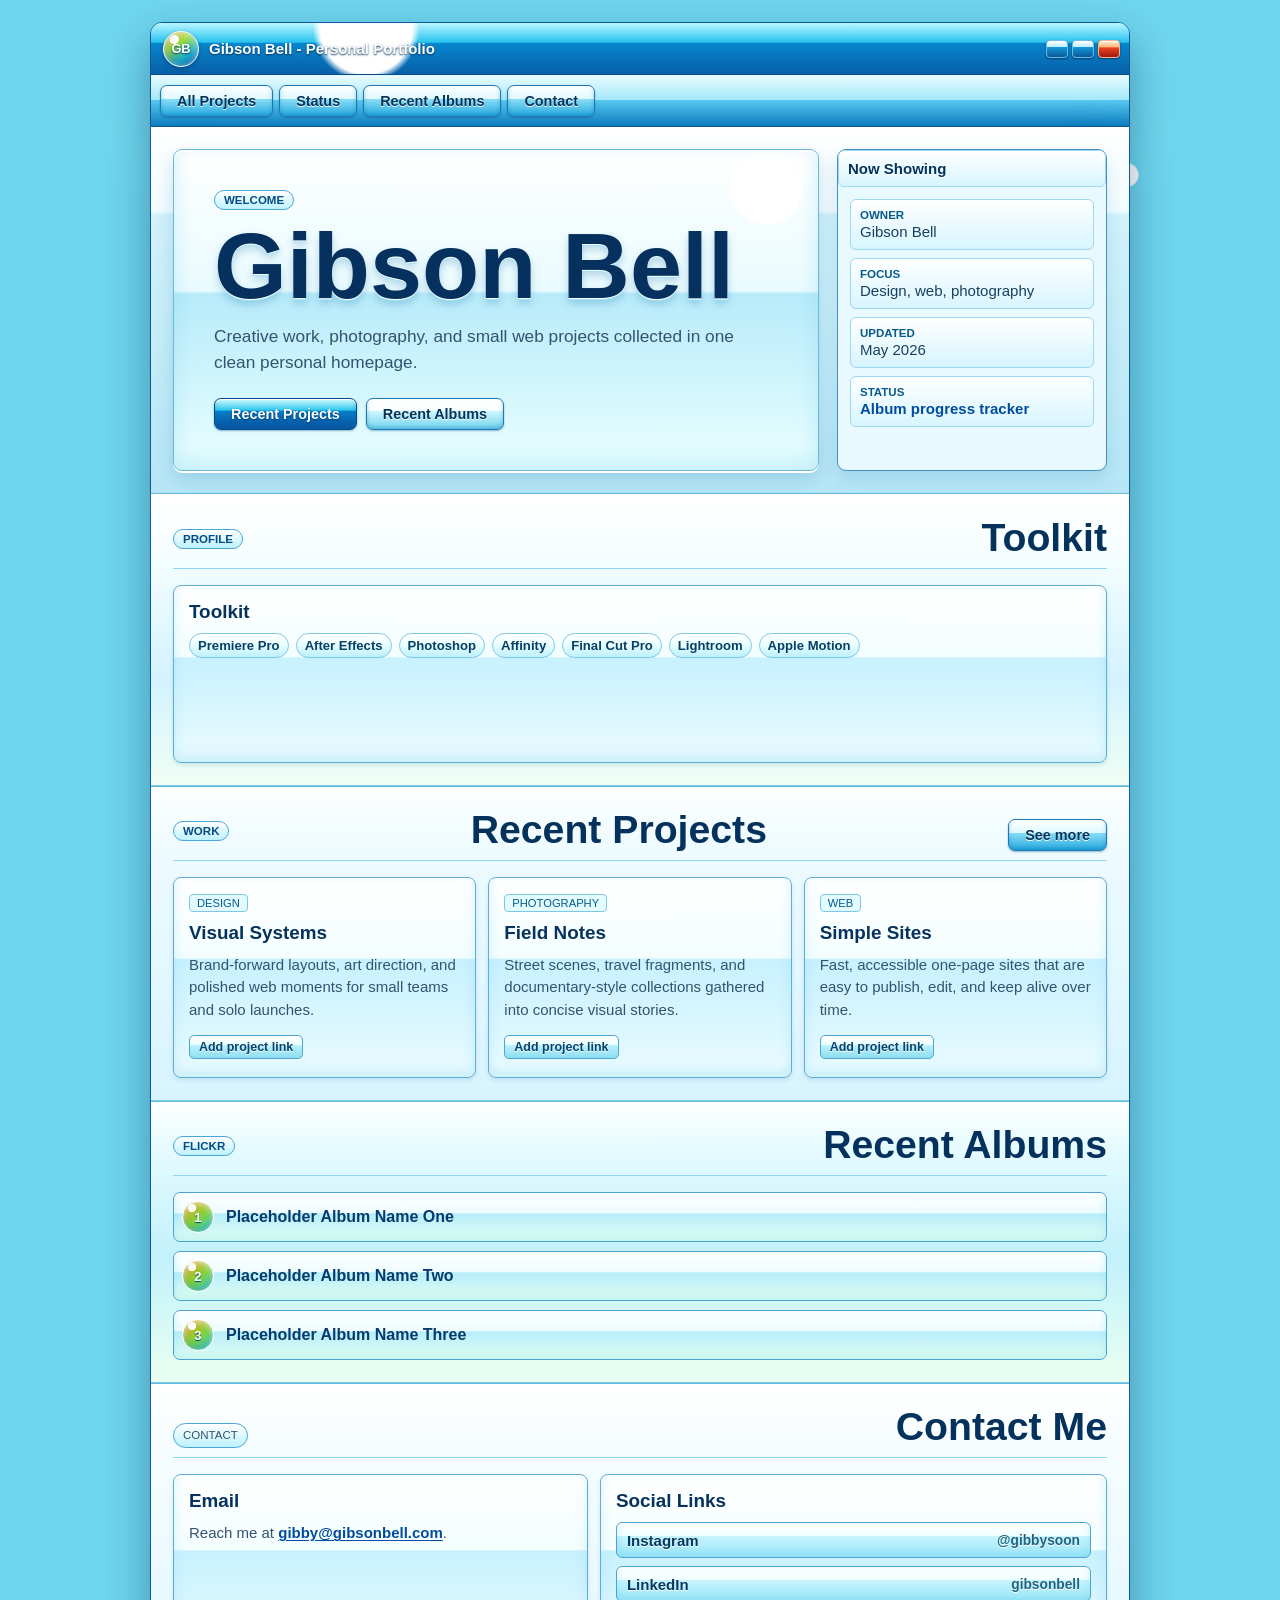
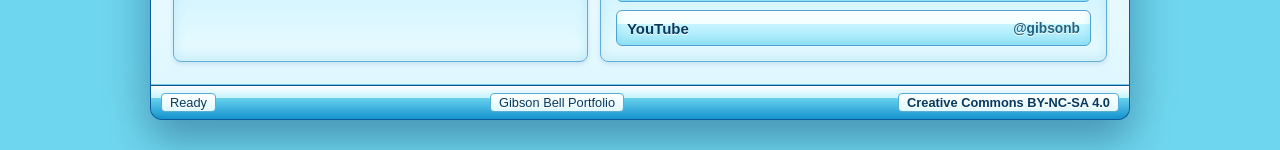
==== index.html @ 78cae74f "Add files via upload" ====
<!doctype html>
<html lang="en">
  <head>
    <meta charset="utf-8" />
    <meta name="viewport" content="width=device-width, initial-scale=1" />
    <title>Gibson Bell | Portfolio</title>
    <meta
      name="description"
      content="A one-page portfolio for Gibson Bell featuring projects, contact information, and recent Flickr albums."
    />
    <link rel="preload" as="image" href="assets/aero-field.png" />
    <link rel="stylesheet" href="styles.css" />
  </head>
  <body>
    <div class="desktop" id="top">
      <header class="window-frame">
        <div class="title-bar">
          <a class="brand" href="#top" aria-label="Gibson Bell home">
            <span class="brand-orb">GB</span>
            <span>Gibson Bell - Personal Portfolio</span>
          </a>
          <div class="window-controls" aria-hidden="true">
            <span></span>
            <span></span>
            <span></span>
          </div>
        </div>

        <nav class="site-nav" aria-label="Portfolio navigation">
          <a href="projects.html">All Projects</a>
          <a href="status.html">Status</a>
          <a href="#flickr">Recent Albums</a>
          <a href="#contact">Contact</a>
        </nav>
      </header>

      <main class="content-window">
        <section class="hero" aria-labelledby="hero-title">
          <div class="hero-copy">
            <p class="eyebrow">Welcome</p>
            <h1 id="hero-title">Gibson Bell</h1>
            <p class="intro">
              Creative work, photography, and small web projects collected in
              one clean personal homepage.
            </p>
            <div class="hero-actions" aria-label="Primary links">
              <a class="button primary" href="#work">Recent Projects</a>
              <a class="button secondary" href="#flickr">Recent Albums</a>
            </div>
          </div>
          <aside class="quick-panel" aria-label="Site summary">
            <div class="panel-title">Now Showing</div>
            <dl>
              <div>
                <dt>Owner</dt>
                <dd>Gibson Bell</dd>
              </div>
              <div>
                <dt>Focus</dt>
                <dd>Design, web, photography</dd>
              </div>
              <div>
                <dt>Updated</dt>
                <dd>May 2026</dd>
              </div>
              <div>
                <dt>Status</dt>
                <dd><a href="status.html">Album progress tracker</a></dd>
              </div>
            </dl>
          </aside>
        </section>

        <section class="pane about-pane reveal-on-scroll" id="about" aria-labelledby="about-title">
          <div class="section-heading">
            <p class="eyebrow">Profile</p>
            <h2 id="about-title">Toolkit</h2>
          </div>
          <div class="toolkit-grid">
            <article class="info-box toolkit-box">
              <h3>Toolkit</h3>
              <ul class="tag-list" aria-label="Portfolio skills">
                <li>Premiere Pro</li>
                <li>After Effects</li>
                <li>Photoshop</li>
                <li>Affinity</li>
                <li>Final Cut Pro</li>
                <li>Lightroom</li>
                <li>Apple Motion</li>
              </ul>
            </article>
          </div>
        </section>

        <section class="pane reveal-on-scroll" id="work" aria-labelledby="work-title">
          <div class="section-heading">
            <p class="eyebrow">Work</p>
            <h2 id="work-title">Recent Projects</h2>
            <a class="button heading-button" href="projects.html">See more</a>
          </div>
          <div class="project-grid">
            <a class="project-box" href="https://example.com/project-1">
              <p class="project-kicker">Design</p>
              <h3>Visual Systems</h3>
              <p>
                Brand-forward layouts, art direction, and polished web moments
                for small teams and solo launches.
              </p>
              <span class="project-link">Add project link</span>
            </a>
            <a class="project-box" href="https://example.com/project-2">
              <p class="project-kicker">Photography</p>
              <h3>Field Notes</h3>
              <p>
                Street scenes, travel fragments, and documentary-style
                collections gathered into concise visual stories.
              </p>
              <span class="project-link">Add project link</span>
            </a>
            <a class="project-box" href="https://example.com/project-3">
              <p class="project-kicker">Web</p>
              <h3>Simple Sites</h3>
              <p>
                Fast, accessible one-page sites that are easy to publish, edit,
                and keep alive over time.
              </p>
              <span class="project-link">Add project link</span>
            </a>
          </div>
        </section>

        <section class="pane flickr-pane reveal-on-scroll" id="flickr" aria-labelledby="flickr-title">
          <div class="section-heading">
            <p class="eyebrow">Flickr</p>
            <h2 id="flickr-title">Recent Albums</h2>
          </div>
          <ol class="album-list">
            <li>
              <a href="https://www.flickr.com/photos/gibsonbell/albums/PLACEHOLDER-ALBUM-1">
                Placeholder Album Name One
              </a>
            </li>
            <li>
              <a href="https://www.flickr.com/photos/gibsonbell/albums/PLACEHOLDER-ALBUM-2">
                Placeholder Album Name Two
              </a>
            </li>
            <li>
              <a href="https://www.flickr.com/photos/gibsonbell/albums/PLACEHOLDER-ALBUM-3">
                Placeholder Album Name Three
              </a>
            </li>
          </ol>
        </section>

        <section class="pane contact-pane reveal-on-scroll" id="contact" aria-labelledby="contact-title">
          <div class="section-heading">
            <p class="eyebrow">Contact</p>
            <h2 id="contact-title">Contact Me</h2>
          </div>
          <div class="contact-grid">
            <article class="info-box">
              <h3>Email</h3>
              <p>
                Reach me at
                <a href="mailto:gibby@gibsonbell.com">gibby@gibsonbell.com</a>.
              </p>
            </article>
            <article class="info-box">
              <h3>Social Links</h3>
              <ul class="social-links">
                <li>
                  <a href="https://www.instagram.com/gibbysoon/">Instagram <span>@gibbysoon</span></a>
                </li>
                <li>
                  <a href="https://www.linkedin.com/in/gibsonbell/">LinkedIn <span>gibsonbell</span></a>
                </li>
                <li>
                  <a href="https://www.youtube.com/@gibsonb">YouTube <span>@gibsonb</span></a>
                </li>
              </ul>
            </article>
          </div>
        </section>
      </main>

      <footer class="status-bar">
        <span>Ready</span>
        <span>Gibson Bell Portfolio</span>
        <span>
          <a rel="license" href="https://creativecommons.org/licenses/by-nc-sa/4.0/">
            Creative Commons BY-NC-SA 4.0
          </a>
        </span>
      </footer>
    </div>
    <script src="script.js"></script>
  </body>
</html>
---- styles.css ----
:root {
  --ink: #062247;
  --muted: #33536f;
  --deep-blue: #07528f;
  --blue: #0c85cf;
  --aqua: #2dd2ec;
  --green: #84d233;
  --orange: #ff9b26;
  --cream: #f8feff;
  --pane: #eaf8ff;
  --pane-dark: #b9e7f8;
  --line: #4aa5d2;
  --shadow: rgba(0, 31, 74, 0.38);
  --max-width: 980px;
  --font-ui: "Segoe UI", Calibri, Tahoma, Verdana, Geneva, sans-serif;
  --font-heading: "Segoe UI Semibold", "Segoe UI", Calibri, Candara, Tahoma, sans-serif;
  --font-display: "Segoe UI Light", "Segoe UI", Calibri, Candara, Corbel, sans-serif;
}

* {
  box-sizing: border-box;
}

html {
  scroll-behavior: smooth;
}

body {
  min-height: 100vh;
  margin: 0;
  color: var(--ink);
  font-family: var(--font-ui);
  font-size: 15px;
  -webkit-font-smoothing: subpixel-antialiased;
  text-rendering: optimizeLegibility;
  background:
    radial-gradient(circle at 88% 10%, #ffffff 0 0.7rem, transparent 0.8rem),
    radial-gradient(circle at 84% 14%, #ffffff 0 0.35rem, transparent 0.42rem),
    url("assets/aero-field.png") center top / cover fixed no-repeat,
    #6ed6ee;
}

a {
  color: #004c9d;
  font-weight: 700;
  text-underline-offset: 2px;
}

a:focus-visible {
  outline: 2px solid #ff9900;
  outline-offset: 3px;
}

.desktop {
  width: min(calc(100% - 28px), var(--max-width));
  margin: 22px auto 30px;
  animation: vistaBoot 620ms cubic-bezier(0.16, 1, 0.3, 1) both;
  transform-origin: top center;
}

.window-frame,
.content-window,
.status-bar {
  border: 1px solid #0c5a99;
  box-shadow:
    0 18px 42px var(--shadow),
    inset 0 1px 0 #ffffff;
}

.window-frame {
  overflow: hidden;
  border-radius: 12px 12px 0 0;
  background:
    linear-gradient(180deg, #ffffff 0%, #92def5 12%, #1197db 48%, #0759a4 49%, #0b72bf 100%);
}

.title-bar {
  position: relative;
  display: flex;
  align-items: center;
  justify-content: space-between;
  min-height: 52px;
  padding: 7px 9px 7px 12px;
  color: #ffffff;
  font-family: var(--font-heading);
  text-shadow: 0 1px 2px #00345f;
  background:
    radial-gradient(circle at 22% 10%, #ffffff 0 6%, transparent 7%),
    linear-gradient(180deg, #b9f6ff 0%, #27c3ef 38%, #0787ce 39%, #075fa8 100%);
  border-bottom: 1px solid #064a88;
  overflow: hidden;
}

.title-bar::after {
  position: absolute;
  inset: 0;
  content: "";
  pointer-events: none;
  background:
    linear-gradient(105deg, transparent 0%, transparent 34%, #ffffff66 46%, transparent 58%, transparent 100%);
  transform: translateX(-115%);
  animation: chromeSweep 8s ease-in-out 900ms infinite;
}

.brand {
  position: relative;
  z-index: 1;
  display: inline-flex;
  align-items: center;
  gap: 10px;
  min-width: 0;
  max-width: calc(100% - 88px);
  color: #ffffff;
  font-family: var(--font-heading);
  font-weight: 700;
  text-decoration: none;
}

.brand > span:last-child {
  min-width: 0;
  overflow-wrap: anywhere;
}

.brand-orb {
  display: grid;
  width: 36px;
  height: 36px;
  place-items: center;
  flex: 0 0 auto;
  border: 1px solid #ffffff;
  border-radius: 50%;
  color: #ffffff;
  font-family: var(--font-heading);
  font-size: 0.8rem;
  font-weight: 800;
  background:
    radial-gradient(circle at 30% 22%, #ffffff 0 12%, #ffffff00 14%),
    linear-gradient(145deg, #ffb241 0%, #93d92e 38%, #14bce2 70%, #075aa5 100%);
  box-shadow:
    inset 0 2px 8px #ffffffaa,
    inset 0 -5px 10px #004b7a88,
    0 2px 4px #00365e77;
  animation: orbPulse 4.8s ease-in-out 1.2s infinite;
}

.window-controls {
  position: relative;
  z-index: 1;
  display: flex;
  gap: 4px;
  flex: 0 0 auto;
}

.window-controls span {
  width: 22px;
  height: 18px;
  border: 1px solid #6fbde4;
  border-radius: 4px;
  background:
    linear-gradient(180deg, #ffffff 0%, #bcecff 38%, #1698d7 39%, #075899 100%);
  box-shadow:
    inset 0 1px 0 #ffffff,
    0 1px 2px #003e6e;
}

.window-controls span:nth-child(3) {
  border-color: #ffb287;
  background:
    linear-gradient(180deg, #fff1df 0%, #ffb26f 40%, #e54823 41%, #a5170b 100%);
}

.site-nav {
  display: flex;
  flex-wrap: wrap;
  gap: 6px;
  padding: 9px;
  background:
    linear-gradient(180deg, #e8fbff 0%, #a4e9fb 48%, #56c8ef 49%, #0e83c5 100%);
  border-top: 1px solid #dffaff;
}

.site-nav a,
.button {
  position: relative;
  display: inline-flex;
  align-items: center;
  justify-content: center;
  min-height: 32px;
  padding: 0 16px;
  border: 1px solid #1d78b5;
  border-radius: 7px;
  color: #04335c;
  font-family: var(--font-heading);
  font-size: 0.9rem;
  font-weight: 700;
  text-decoration: none;
  text-shadow: 0 1px 0 #ffffff;
  background:
    linear-gradient(180deg, #ffffff 0%, #dff9ff 42%, #8bdef6 43%, #25a9df 100%);
  box-shadow:
    inset 0 1px 0 #ffffff,
    inset 0 -2px 4px #0b74ad55,
    0 1px 2px #07558d66;
  overflow: hidden;
}

.site-nav a::after,
.button::after,
.project-link::after,
.social-links a::after,
.album-list a::after {
  position: absolute;
  inset: 0;
  content: "";
  pointer-events: none;
  background:
    linear-gradient(110deg, transparent 0%, transparent 28%, #ffffff88 45%, transparent 62%, transparent 100%);
  transform: translateX(-125%);
  transition: transform 520ms ease;
}

.site-nav a:hover,
.button:hover {
  color: #001d3a;
  background:
    linear-gradient(180deg, #ffffff 0%, #eaffff 40%, #9df0ff 41%, #37bfe8 100%);
}

.site-nav a:hover::after,
.button:hover::after,
.project-link:hover::after,
.social-links a:hover::after,
.album-list a:hover::after {
  transform: translateX(125%);
}

.content-window {
  overflow: hidden;
  border-top: 0;
  background: #f4fdff;
}

.hero {
  display: grid;
  grid-template-columns: minmax(0, 1fr) 270px;
  gap: 18px;
  padding: 22px;
  background:
    linear-gradient(180deg, #ffffff 0%, #f2fcff 23%, #d2f2fb 24%, #b6e6f6 100%);
  border-bottom: 1px solid #61b8d8;
}

.hero-copy {
  min-height: 270px;
  padding: clamp(22px, 5vw, 40px);
  border: 1px solid #6cb8dd;
  border-radius: 9px;
  background:
    radial-gradient(circle at 92% 12%, #ffffff 0 2.2rem, #ffffff00 2.3rem),
    linear-gradient(180deg, #ffffff 0%, #e9fbff 44%, #b7ebfa 45%, #eaffff 100%);
  box-shadow:
    inset 0 2px 0 #ffffff,
    inset 0 -8px 20px #72c9e955,
    0 2px 0 #ffffff,
    0 8px 18px #07689d30;
  animation: paneBuild 640ms ease-out 140ms both;
}

.eyebrow {
  display: inline-block;
  margin: 0 0 10px;
  padding: 3px 9px;
  border: 1px solid #4aa7d7;
  border-radius: 999px;
  color: #024b84;
  font-family: var(--font-heading);
  font-size: 0.72rem;
  font-weight: 800;
  text-transform: uppercase;
  background: linear-gradient(180deg, #ffffff 0%, #bdf2ff 100%);
}

h1,
h2,
h3,
p {
  margin-top: 0;
}

h1 {
  margin-bottom: 12px;
  color: #06315f;
  font-family: var(--font-heading);
  font-size: clamp(3.25rem, 9vw, 5.85rem);
  font-weight: 600;
  line-height: 0.98;
  text-shadow:
    0 1px 0 #ffffff,
    0 2px 0 #9ee5f9,
    0 5px 8px #08639d44;
}

h2 {
  margin-bottom: 0;
  color: #05325c;
  font-family: var(--font-heading);
  font-size: clamp(1.6rem, 4vw, 2.45rem);
  font-weight: 600;
  line-height: 1.08;
}

h3 {
  margin-bottom: 10px;
  color: #07325d;
  font-family: var(--font-heading);
  font-size: 1.18rem;
  font-weight: 600;
}

.intro {
  max-width: 37rem;
  margin-bottom: 22px;
  color: var(--muted);
  font-family: var(--font-ui);
  font-size: 1.08rem;
  line-height: 1.5;
}

.hero-actions {
  display: flex;
  flex-wrap: wrap;
  gap: 9px;
}

.button.primary {
  color: #ffffff;
  text-shadow: 0 1px 2px #003c6d;
  border-color: #004b89;
  background:
    linear-gradient(180deg, #d7fbff 0%, #28c6ee 38%, #087fca 39%, #064f9a 100%);
}

.button.secondary {
  background:
    linear-gradient(180deg, #ffffff 0%, #f9ffff 38%, #d2f7ff 39%, #72d5ee 100%);
}

.quick-panel {
  align-self: stretch;
  overflow: hidden;
  border: 1px solid #438fc1;
  border-radius: 9px;
  background: #e8f9ff;
  box-shadow:
    inset 0 1px 0 #ffffff,
    0 8px 18px #07689d24;
  animation: paneBuild 640ms ease-out 240ms both;
}

.panel-title {
  padding: 9px 12px;
  color: #05325c;
  font-family: var(--font-heading);
  font-weight: 800;
  text-shadow: 0 1px 0 #ffffff;
  background:
    linear-gradient(180deg, #ffffff 0%, #dffbff 42%, #94e6fb 43%, #58c6eb 100%);
  border-bottom: 1px solid #52a8cf;
}

.quick-panel dl {
  display: grid;
  gap: 8px;
  margin: 0;
  padding: 12px;
}

.quick-panel div {
  padding: 9px;
  border: 1px solid #9ed7ef;
  border-radius: 6px;
  background: linear-gradient(180deg, #ffffff 0%, #d7f5ff 100%);
}

.quick-panel dt {
  color: #075a8b;
  font-family: var(--font-heading);
  font-size: 0.72rem;
  font-weight: 800;
  text-transform: uppercase;
}

.quick-panel dd {
  margin: 2px 0 0;
  color: #193f5f;
}

.quick-panel dd a {
  color: #004c9d;
  text-decoration: none;
}

.quick-panel dd a:hover {
  text-decoration: underline;
}

.pane {
  padding: 22px;
  background:
    linear-gradient(180deg, #ffffff 0%, #effbff 17%, #d7f4ff 100%);
  border-top: 1px solid #ffffff;
  border-bottom: 1px solid #7cc9e7;
}

.has-js .reveal-on-scroll {
  opacity: 0;
  transform: translateY(18px) scale(0.992);
  transition:
    opacity 520ms ease,
    transform 640ms cubic-bezier(0.16, 1, 0.3, 1);
}

.has-js .reveal-on-scroll.is-visible {
  opacity: 1;
  transform: translateY(0) scale(1);
}

.pane + .pane {
  border-top-color: #64badd;
}

.section-heading {
  display: flex;
  align-items: end;
  justify-content: space-between;
  gap: 14px;
  margin-bottom: 16px;
  padding-bottom: 9px;
  border-bottom: 1px solid #8ed7f0;
}

.heading-button {
  flex: 0 0 auto;
}

.project-grid,
.toolkit-grid,
.contact-grid,
.catalog-grid,
.status-grid {
  display: grid;
  grid-template-columns: repeat(3, minmax(0, 1fr));
  gap: 12px;
}

.toolkit-grid,
.contact-grid {
  grid-template-columns: repeat(2, minmax(0, 1fr));
}

.toolkit-grid {
  grid-template-columns: 1fr;
}

.toolkit-grid .info-box {
  grid-column: 1 / -1;
}

.project-box,
.info-box,
.project-card,
.shoot-card {
  min-height: 178px;
  padding: 15px;
  border: 1px solid #62add5;
  border-radius: 8px;
  color: var(--ink);
  text-decoration: none;
  background:
    linear-gradient(180deg, #ffffff 0%, #f4feff 40%, #c8f1ff 41%, #e9fbff 100%);
  box-shadow:
    inset 0 1px 0 #ffffff,
    inset 0 -5px 12px #69c8ea44,
    0 2px 4px #075b9622;
}

.project-box:hover,
.info-box:hover,
.project-card:hover,
.shoot-card:hover {
  background:
    linear-gradient(180deg, #ffffff 0%, #f8ffff 39%, #d5f8ff 40%, #f0fff6 100%);
}

.project-box p,
.info-box p,
.project-card p,
.shoot-card p,
.contact-pane p {
  font-weight: 400;
}

.project-box p:last-of-type,
.info-box p:last-child,
.project-card p:last-of-type,
.shoot-card p:last-of-type,
.contact-pane p {
  margin-bottom: 0;
  color: var(--muted);
  line-height: 1.48;
}

.project-kicker {
  display: inline-block;
  margin-bottom: 10px;
  padding: 2px 7px;
  border: 1px solid #7ec8e6;
  border-radius: 4px;
  color: #035c8d;
  font-family: var(--font-heading);
  font-size: 0.7rem;
  font-weight: 800;
  text-transform: uppercase;
  background: #e3fbff;
}

.project-link {
  position: relative;
  overflow: hidden;
  display: inline-block;
  margin-top: 14px;
  padding: 4px 9px;
  border: 1px solid #4fa3d0;
  border-radius: 5px;
  color: #06426f;
  font-family: var(--font-heading);
  font-size: 0.78rem;
  font-weight: 700;
  text-shadow: 0 1px 0 #ffffff;
  background:
    linear-gradient(180deg, #ffffff 0%, #eaffff 40%, #bdf1ff 41%, #8cdfef 100%);
  box-shadow: inset 0 1px 0 #ffffff;
}

.projects-hero .hero-copy {
  min-height: 235px;
}

.catalog-grid {
  grid-template-columns: repeat(2, minmax(0, 1fr));
}

.project-card {
  display: flex;
  flex-direction: column;
}

.project-card-actions {
  display: flex;
  flex-wrap: wrap;
  gap: 8px;
  margin-top: auto;
  padding-top: 16px;
}

.project-more {
  cursor: pointer;
}

.status-hero .hero-copy {
  min-height: 235px;
}

.status-hero {
  grid-template-columns: 1fr;
}

.status-pane {
  background:
    linear-gradient(180deg, #ffffff 0%, #e8fbff 18%, #cdeffa 62%, #effff4 100%);
}

.shoot-card {
  position: relative;
  overflow: hidden;
  display: flex;
  flex-direction: column;
}

.shoot-card::before {
  position: absolute;
  inset: 0;
  content: "";
  pointer-events: none;
  background:
    radial-gradient(circle at 92% 12%, #ffffff 0 1.7rem, #ffffff00 1.8rem);
}

.shoot-card-header {
  position: relative;
  z-index: 1;
  display: flex;
  align-items: flex-start;
  justify-content: space-between;
  gap: 10px;
  margin-bottom: 13px;
}

.shoot-card-header .project-kicker {
  margin-bottom: 0;
}

.shoot-card h3,
.shoot-card p,
.shoot-card .project-link,
.progress-meter {
  position: relative;
  z-index: 1;
}

.status-pill {
  flex: 0 0 auto;
  padding: 3px 8px;
  border: 1px solid #5aa6ca;
  border-radius: 999px;
  color: #06345c;
  font-family: var(--font-heading);
  font-size: 0.72rem;
  font-weight: 800;
  text-shadow: 0 1px 0 #ffffff;
  text-transform: uppercase;
  box-shadow:
    inset 0 1px 0 #ffffff,
    0 1px 2px #075b9622;
}

.status-editing {
  border-color: #dfa651;
  background:
    linear-gradient(180deg, #ffffff 0%, #fff6ce 42%, #ffc55c 43%, #f29b20 100%);
}

.status-selecting {
  border-color: #60afd2;
  background:
    linear-gradient(180deg, #ffffff 0%, #e5fbff 42%, #9be9fb 43%, #42bde6 100%);
}

.status-published {
  border-color: #6caf56;
  background:
    linear-gradient(180deg, #ffffff 0%, #eefbd8 42%, #9fe15a 43%, #62bf32 100%);
}

.progress-meter {
  height: 15px;
  margin: 14px 0 0;
  overflow: hidden;
  border: 1px solid #5ba6cf;
  border-radius: 999px;
  background:
    linear-gradient(180deg, #c2e8f6 0%, #ffffff 46%, #92d8ed 100%);
  box-shadow:
    inset 0 1px 3px #075b9655,
    0 1px 0 #ffffff;
}

.progress-meter span {
  display: block;
  height: 100%;
  border-right: 1px solid #ffffffaa;
  border-radius: inherit;
  background:
    linear-gradient(180deg, #ffffff 0%, #bffbff 22%, #23c1e7 45%, #087fc1 100%);
  box-shadow:
    inset 0 1px 0 #ffffff,
    inset 0 -3px 6px #075b9655;
}

.shoot-card[data-status="published"] .progress-meter span {
  background:
    linear-gradient(180deg, #ffffff 0%, #efffd2 22%, #9fe15a 45%, #43a620 100%);
}

.shoot-card[data-status="editing"] .progress-meter span {
  background:
    linear-gradient(180deg, #ffffff 0%, #fff0b9 22%, #ffc55c 45%, #e88119 100%);
}

.about-pane {
  background:
    linear-gradient(180deg, #ffffff 0%, #f7feff 18%, #d3f3ff 64%, #effff4 100%);
}

.tag-list,
.social-links {
  display: flex;
  flex-wrap: wrap;
  gap: 7px;
  margin: 0;
  padding: 0;
  list-style: none;
}

.tag-list li {
  max-width: 100%;
  padding: 4px 8px;
  border: 1px solid #7ec8e6;
  border-radius: 999px;
  color: #073f65;
  font-family: var(--font-heading);
  font-size: 0.82rem;
  font-weight: 700;
  background:
    linear-gradient(180deg, #ffffff 0%, #eaffff 45%, #bdf0ff 100%);
  box-shadow: inset 0 1px 0 #ffffff;
  animation: tagSettle 520ms ease-out both;
  overflow-wrap: anywhere;
}

.tag-list li:nth-child(2) {
  animation-delay: 45ms;
}

.tag-list li:nth-child(3) {
  animation-delay: 90ms;
}

.tag-list li:nth-child(4) {
  animation-delay: 135ms;
}

.tag-list li:nth-child(5) {
  animation-delay: 180ms;
}

.tag-list li:nth-child(6) {
  animation-delay: 225ms;
}

.tag-list li:nth-child(7) {
  animation-delay: 270ms;
}

.flickr-pane {
  background:
    linear-gradient(180deg, #ffffff 0%, #e6fbff 16%, #c2f1fb 55%, #eafff1 100%);
}

.album-list {
  display: grid;
  gap: 9px;
  margin: 0;
  padding: 0;
  list-style: none;
  counter-reset: album;
}

.album-list li {
  counter-increment: album;
}

.album-list a {
  position: relative;
  display: grid;
  grid-template-columns: 34px 1fr;
  gap: 10px;
  align-items: center;
  min-height: 48px;
  padding: 8px 12px 8px 8px;
  border: 1px solid #4fa3d0;
  border-radius: 7px;
  color: #063b6d;
  font-family: var(--font-heading);
  font-size: 1rem;
  text-decoration: none;
  background:
    linear-gradient(180deg, #ffffff 0%, #eefcff 42%, #b7edfb 43%, #e3fff1 100%);
  box-shadow:
    inset 0 1px 0 #ffffff,
    inset 0 -3px 8px #55c5e844;
  overflow: hidden;
}

.album-list a::before {
  display: grid;
  width: 30px;
  height: 30px;
  place-items: center;
  border: 1px solid #ffffff;
  border-radius: 50%;
  color: #ffffff;
  content: counter(album);
  font-family: var(--font-heading);
  font-size: 0.82rem;
  text-shadow: 0 1px 1px #00405f;
  background:
    radial-gradient(circle at 30% 20%, #ffffff 0 12%, #ffffff00 14%),
    linear-gradient(145deg, var(--orange) 0%, var(--green) 52%, var(--aqua) 100%);
  box-shadow:
    inset 0 2px 6px #ffffffaa,
    inset 0 -3px 6px #00677c66;
}

.album-list a:hover {
  color: #001f45;
  background:
    linear-gradient(180deg, #ffffff 0%, #faffff 38%, #cefbff 39%, #a7edff 100%);
}

.contact-pane {
  background:
    linear-gradient(180deg, #ffffff 0%, #f6fdff 22%, #dff7ff 100%);
}

.contact-grid {
  grid-template-columns: minmax(0, 0.9fr) minmax(0, 1.1fr);
}

.social-links {
  display: grid;
  gap: 8px;
}

.social-links a {
  position: relative;
  display: flex;
  align-items: center;
  justify-content: space-between;
  gap: 12px;
  min-height: 36px;
  padding: 6px 10px;
  border: 1px solid #4fa3d0;
  border-radius: 6px;
  color: #07395f;
  text-decoration: none;
  text-shadow: 0 1px 0 #ffffff;
  background:
    linear-gradient(180deg, #ffffff 0%, #f1ffff 38%, #c7f4ff 39%, #9be6f8 100%);
  box-shadow:
    inset 0 1px 0 #ffffff,
    inset 0 -3px 8px #55c5e844;
  overflow: hidden;
}

.social-links a:hover {
  background:
    linear-gradient(180deg, #ffffff 0%, #faffff 38%, #dcfbff 39%, #bcf0ff 100%);
}

.social-links span {
  color: #236381;
  font-size: 0.86rem;
  font-weight: 600;
}

.status-bar {
  display: flex;
  flex-wrap: wrap;
  justify-content: space-between;
  gap: 8px;
  min-height: 32px;
  padding: 7px 10px;
  border-top: 0;
  border-radius: 0 0 12px 12px;
  color: #07395f;
  font-family: var(--font-ui);
  font-size: 0.8rem;
  background:
    linear-gradient(180deg, #ffffff 0%, #c6f3ff 35%, #69d2ee 36%, #1592ce 100%);
  text-shadow: 0 1px 0 #ffffff;
}

.status-bar span {
  padding: 1px 8px;
  border: 1px solid #58add4;
  border-radius: 4px;
  background: linear-gradient(180deg, #ffffff 0%, #dff9ff 100%);
}

.status-bar a {
  color: #07395f;
  text-decoration: none;
}

.status-bar a:hover {
  text-decoration: underline;
}

.project-dialog {
  width: min(92vw, 640px);
  padding: 0;
  border: 0;
  color: var(--ink);
  background: transparent;
}

.project-dialog::backdrop {
  background:
    radial-gradient(circle at 50% 20%, #ffffff66, transparent 18rem),
    rgba(0, 45, 92, 0.42);
}

.project-dialog[open] {
  animation: dialogBuild 220ms cubic-bezier(0.16, 1, 0.3, 1) both;
}

.dialog-window {
  overflow: hidden;
  border: 1px solid #0c5a99;
  border-radius: 11px;
  background:
    linear-gradient(180deg, #ffffff 0%, #f4feff 18%, #c8f1ff 100%);
  box-shadow:
    0 24px 54px rgba(0, 31, 74, 0.46),
    inset 0 1px 0 #ffffff;
}

.dialog-title-bar {
  display: flex;
  align-items: center;
  justify-content: space-between;
  gap: 12px;
  min-height: 42px;
  padding: 8px 10px 8px 14px;
  color: #ffffff;
  font-family: var(--font-heading);
  text-shadow: 0 1px 2px #00345f;
  background:
    linear-gradient(180deg, #b9f6ff 0%, #27c3ef 38%, #0787ce 39%, #075fa8 100%);
  border-bottom: 1px solid #064a88;
}

.dialog-title-bar button {
  display: grid;
  width: 30px;
  height: 24px;
  place-items: center;
  border: 1px solid #ffb287;
  border-radius: 5px;
  color: #ffffff;
  font-family: var(--font-heading);
  font-weight: 800;
  line-height: 1;
  cursor: pointer;
  text-shadow: 0 1px 1px #6e1008;
  background:
    linear-gradient(180deg, #fff1df 0%, #ffb26f 40%, #e54823 41%, #a5170b 100%);
  box-shadow:
    inset 0 1px 0 #ffffff,
    0 1px 2px #003e6e;
}

.dialog-body {
  padding: 18px;
}

.dialog-body p {
  color: var(--muted);
  line-height: 1.5;
}

.project-meta {
  display: grid;
  gap: 9px;
  margin: 16px 0 0;
}

.project-meta div {
  display: grid;
  grid-template-columns: 92px minmax(0, 1fr);
  gap: 10px;
  padding: 8px;
  border: 1px solid #9ed7ef;
  border-radius: 6px;
  background: linear-gradient(180deg, #ffffff 0%, #d7f5ff 100%);
}

.project-meta dt {
  color: #075a8b;
  font-family: var(--font-heading);
  font-size: 0.72rem;
  font-weight: 800;
  text-transform: uppercase;
}

.project-meta dd {
  margin: 0;
  color: #193f5f;
}

@media (max-width: 780px) {
  .desktop {
    width: min(calc(100% - 18px), var(--max-width));
    margin-top: 10px;
  }

  .title-bar {
    align-items: center;
    gap: 7px;
  }

  .brand {
    max-width: calc(100% - 82px);
  }

  .window-controls {
    align-self: center;
  }

  .site-nav a,
  .button {
    flex: 1 1 130px;
  }

  .hero {
    grid-template-columns: 1fr;
    padding: 14px;
  }

  .hero-copy,
  .quick-panel {
    min-height: 0;
  }

  .project-grid,
  .catalog-grid,
  .status-grid {
    grid-template-columns: 1fr;
  }

  .toolkit-grid,
  .contact-grid {
    grid-template-columns: 1fr;
  }

  .toolkit-grid .info-box {
    grid-column: auto;
  }

  .section-heading {
    align-items: flex-start;
    flex-direction: column;
  }

  .heading-button {
    width: 100%;
  }
}

@media (max-width: 460px) {
  body {
    font-size: 14px;
  }

  .hero-copy,
  .pane {
    padding: 14px;
  }

  .site-nav a,
  .button {
    width: 100%;
  }

  .brand {
    align-items: flex-start;
    max-width: 100%;
  }

  .title-bar {
    align-items: flex-start;
    flex-direction: column;
  }

  .window-controls {
    align-self: flex-end;
  }

  .album-list a {
    grid-template-columns: 30px 1fr;
  }

  .social-links a {
    align-items: flex-start;
    flex-direction: column;
    gap: 2px;
  }

  .social-links span {
    text-align: left;
  }

  .project-card-actions {
    align-items: stretch;
    flex-direction: column;
  }

  .shoot-card-header {
    align-items: flex-start;
    flex-direction: column;
  }

  .project-card-actions .button,
  .project-card-actions .project-link {
    width: 100%;
    text-align: center;
  }

  .project-meta div {
    grid-template-columns: 1fr;
  }

  .status-bar {
    justify-content: flex-start;
  }
}

@media (prefers-reduced-motion: reduce) {
  *,
  *::before,
  *::after {
    animation: none !important;
    scroll-behavior: auto !important;
    transition: none !important;
  }

  .has-js .reveal-on-scroll {
    opacity: 1;
    transform: none;
  }
}

@keyframes vistaBoot {
  0% {
    opacity: 0;
    transform: translateY(-18px) scale(0.985);
    filter: saturate(1.18) brightness(1.08);
  }

  68% {
    opacity: 1;
    transform: translateY(2px) scale(1.002);
  }

  100% {
    opacity: 1;
    transform: translateY(0) scale(1);
    filter: none;
  }
}

@keyframes paneBuild {
  0% {
    opacity: 0;
    transform: translateY(10px);
  }

  100% {
    opacity: 1;
    transform: translateY(0);
  }
}

@keyframes chromeSweep {
  0%,
  58% {
    transform: translateX(-115%);
  }

  72%,
  100% {
    transform: translateX(115%);
  }
}

@keyframes orbPulse {
  0%,
  100% {
    filter: brightness(1);
  }

  50% {
    filter: brightness(1.14);
  }
}

@keyframes tagSettle {
  0% {
    opacity: 0;
    transform: translateY(6px);
  }

  100% {
    opacity: 1;
    transform: translateY(0);
  }
}

@keyframes dialogBuild {
  0% {
    opacity: 0;
    transform: translateY(12px) scale(0.985);
  }

  100% {
    opacity: 1;
    transform: translateY(0) scale(1);
  }
}
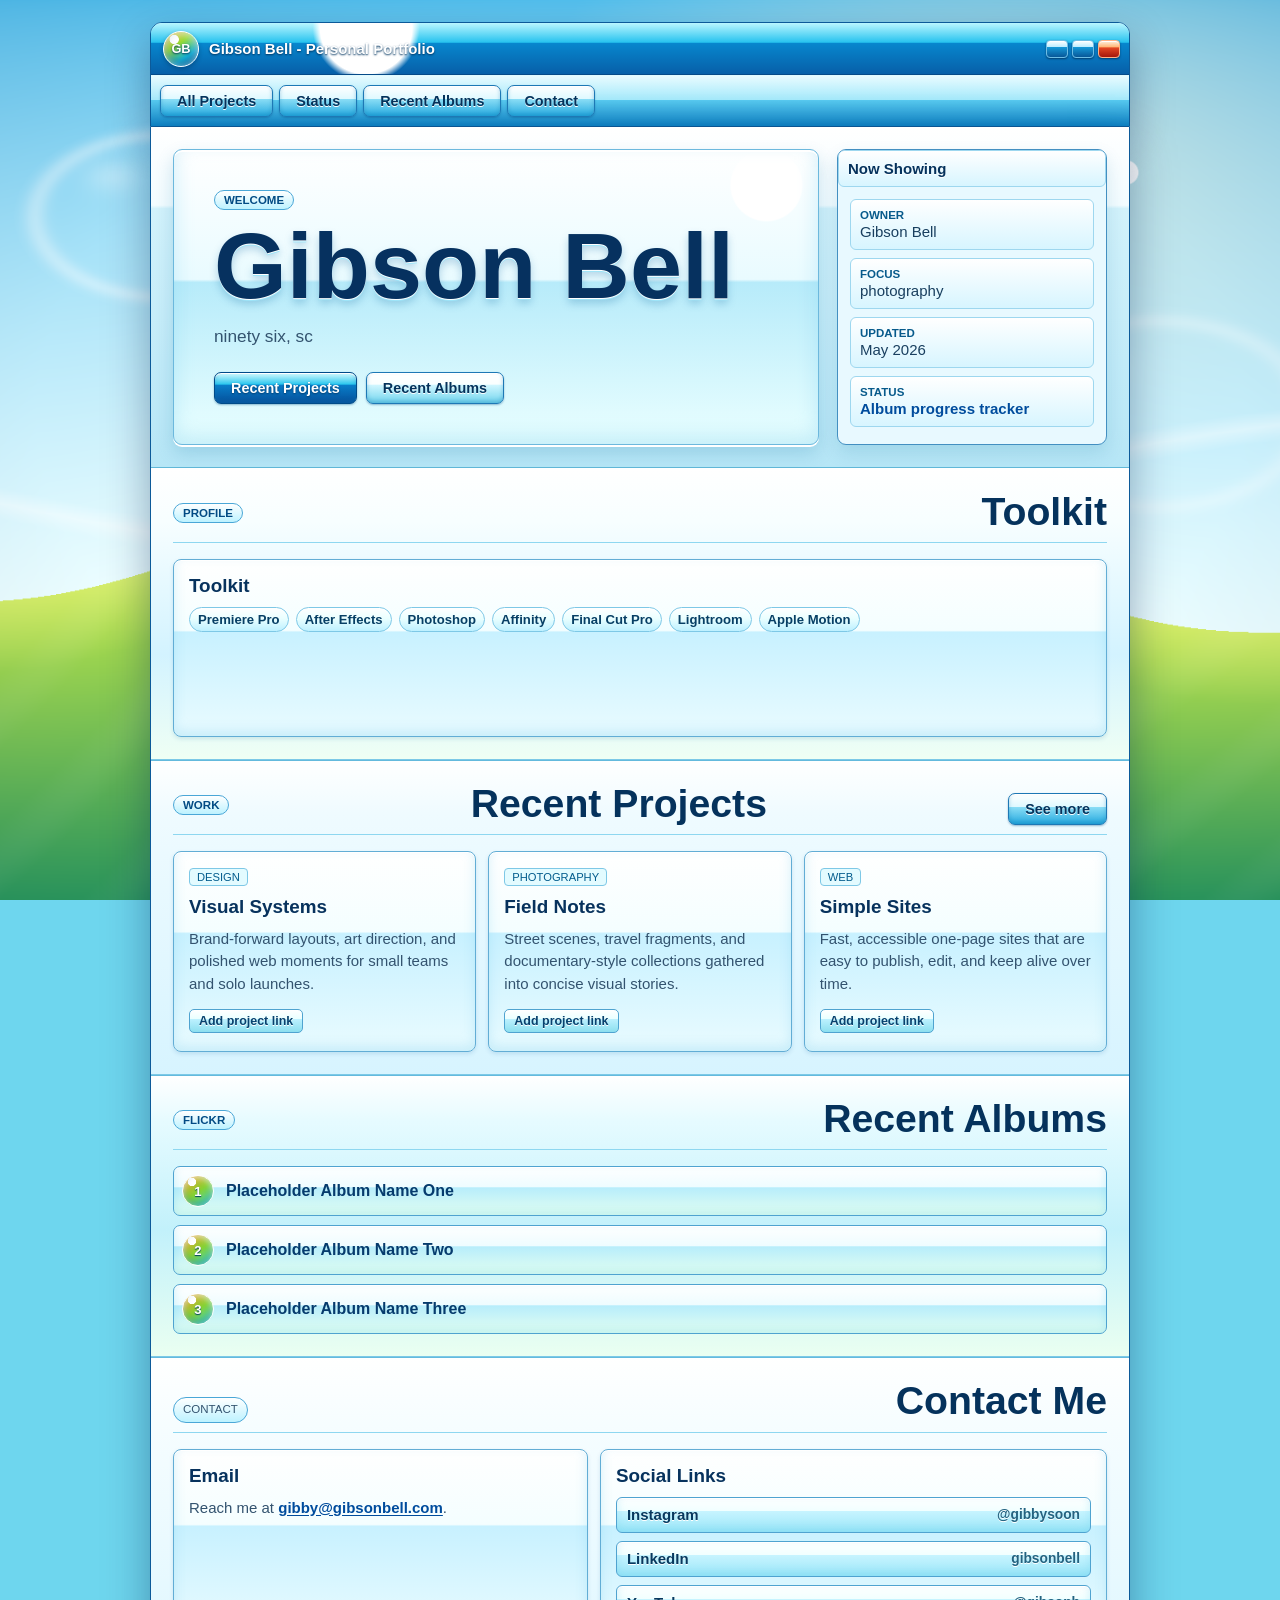
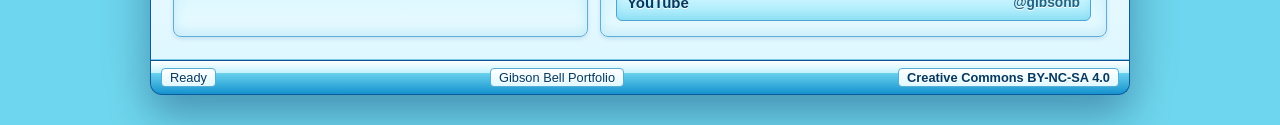
==== commit 3631ef0c: "Update index.html" ====
--- a/index.html
+++ b/index.html
@@ -8,7 +8,7 @@
       name="description"
       content="A one-page portfolio for Gibson Bell featuring projects, contact information, and recent Flickr albums."
     />
-    <link rel="preload" as="image" href="assets/aero-field.png" />
+    <link rel="preload" as="image" href="aero-field.png" />
     <link rel="stylesheet" href="styles.css" />
   </head>
   <body>
@@ -40,8 +40,7 @@
             <p class="eyebrow">Welcome</p>
             <h1 id="hero-title">Gibson Bell</h1>
             <p class="intro">
-              Creative work, photography, and small web projects collected in
-              one clean personal homepage.
+              ninety six, sc
             </p>
             <div class="hero-actions" aria-label="Primary links">
               <a class="button primary" href="#work">Recent Projects</a>
@@ -57,7 +56,7 @@
               </div>
               <div>
                 <dt>Focus</dt>
-                <dd>Design, web, photography</dd>
+                <dd>photography</dd>
               </div>
               <div>
                 <dt>Updated</dt>
--- a/styles.css
+++ b/styles.css
@@ -36,7 +36,7 @@
   background:
     radial-gradient(circle at 88% 10%, #ffffff 0 0.7rem, transparent 0.8rem),
     radial-gradient(circle at 84% 14%, #ffffff 0 0.35rem, transparent 0.42rem),
-    url("assets/aero-field.png") center top / cover fixed no-repeat,
+    url("aero-field.png") center top / cover fixed no-repeat,
     #6ed6ee;
 }
 
